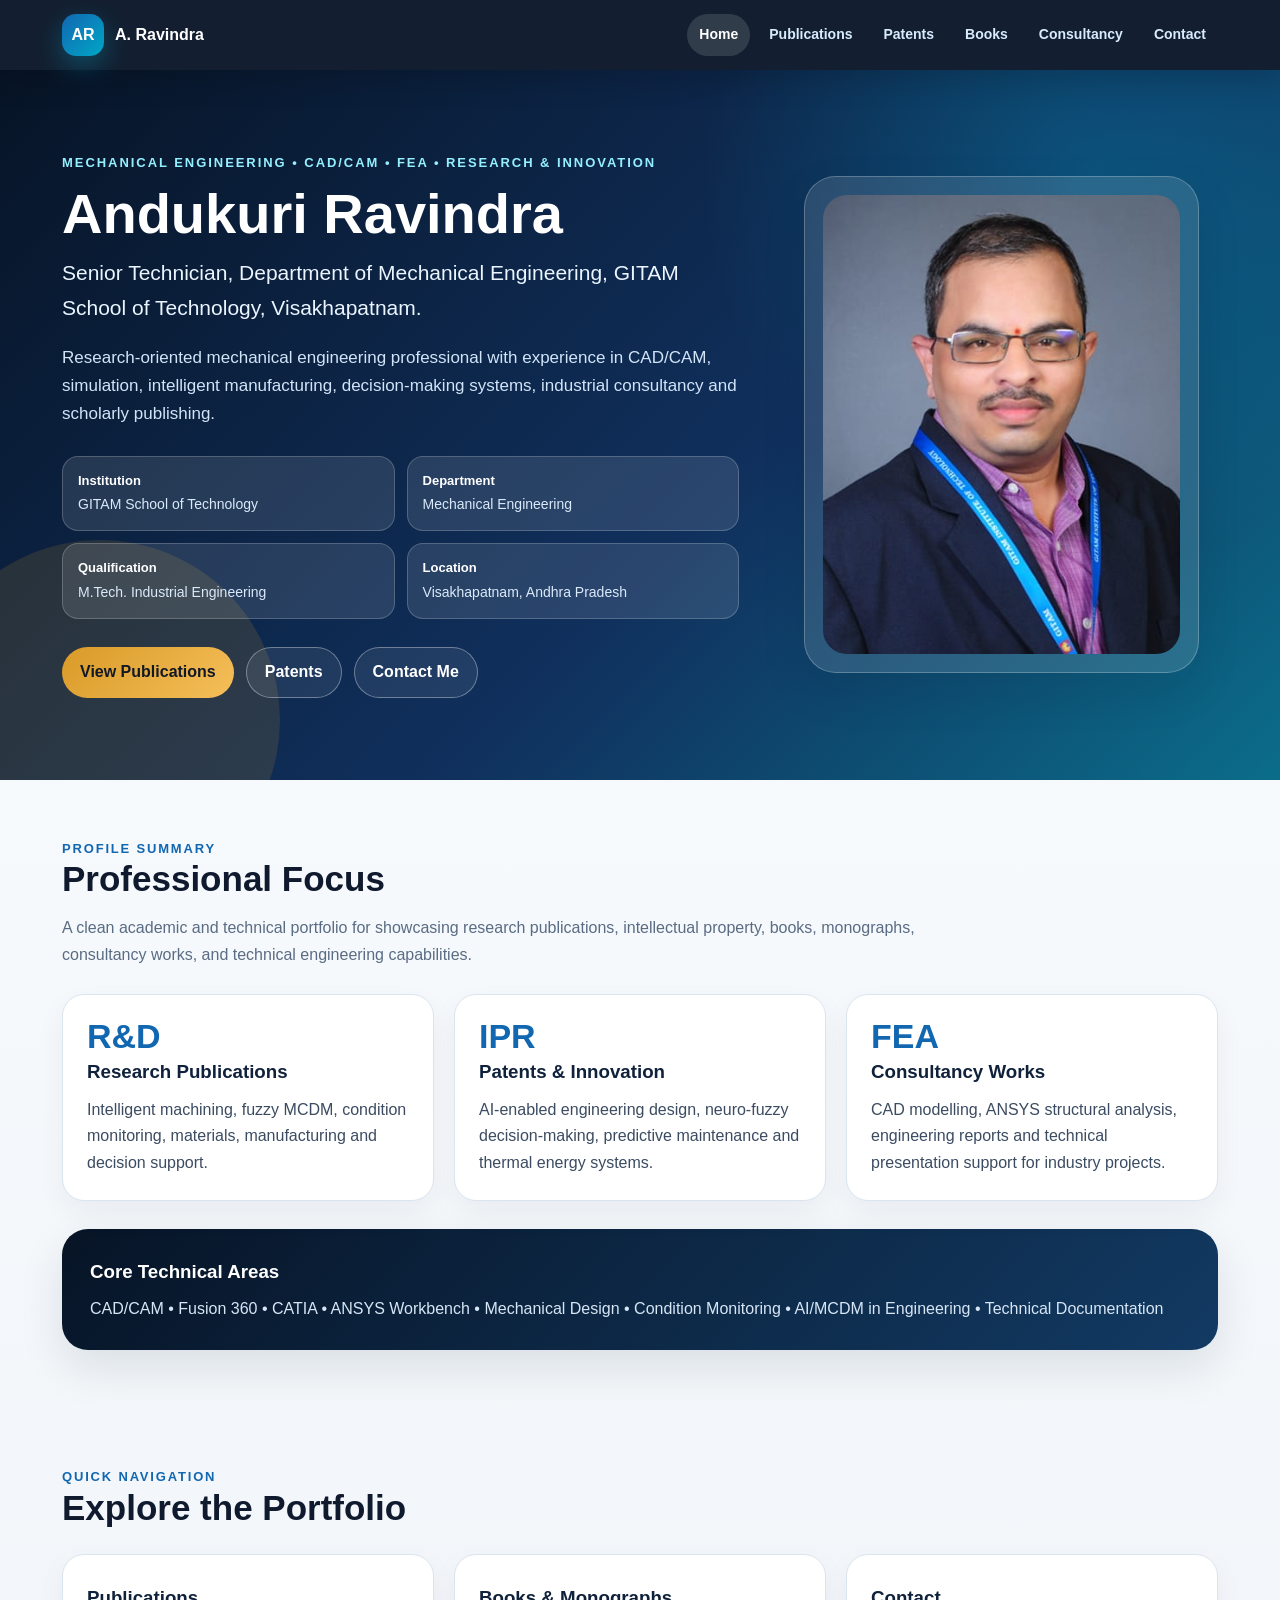
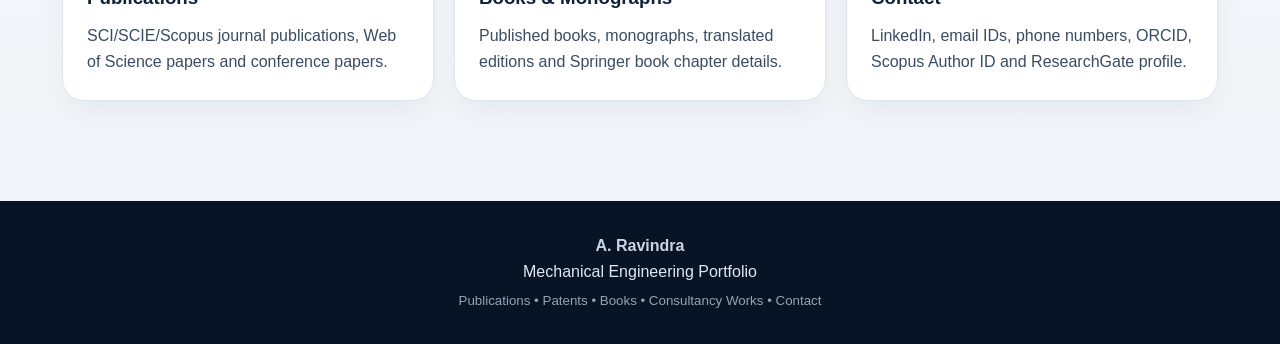
==== index.html @ 72be7b37 "Add files via upload" ====
<!DOCTYPE html><html lang="en"><head><meta charset="UTF-8"><meta name="viewport" content="width=device-width,initial-scale=1.0"><title>A. Ravindra | Professional Portfolio</title><link rel="stylesheet" href="assets/style.css"></head><body><header class="topbar"><nav class="nav"><a class="logo" class="active" href="index.html"><span class="logo-mark">AR</span><span>A. Ravindra</span></a><button class="menu-btn" aria-label="Menu">☰</button><div class="links"><a class="active" href="index.html">Home</a><a href="publications.html">Publications</a><a href="patents.html">Patents</a><a href="books.html">Books</a><a href="consultancy.html">Consultancy</a><a href="contact.html">Contact</a></div></nav></header><main><section class="hero"><div class="hero-inner"><div><div class="eyebrow">Mechanical Engineering • CAD/CAM • FEA • Research & Innovation</div><h1>Andukuri Ravindra</h1><p class="subtitle">Senior Technician, Department of Mechanical Engineering, GITAM School of Technology, Visakhapatnam.</p><p class="lead">Research-oriented mechanical engineering professional with experience in CAD/CAM, simulation, intelligent manufacturing, decision-making systems, industrial consultancy and scholarly publishing.</p><div class="details"><div class="detail"><b>Institution</b><span>GITAM School of Technology</span></div><div class="detail"><b>Department</b><span>Mechanical Engineering</span></div><div class="detail"><b>Qualification</b><span>M.Tech. Industrial Engineering</span></div><div class="detail"><b>Location</b><span>Visakhapatnam, Andhra Pradesh</span></div></div><div class="btns"><a class="btn primary" href="publications.html">View Publications</a><a class="btn" href="patents.html">Patents</a><a class="btn" href="contact.html">Contact Me</a></div></div><div class="photo-card"><img src="assets/profile.png" alt="Andukuri Ravindra profile photo"></div></div></section><section class="section"><div class="section-kicker">Profile Summary</div><h2>Professional Focus</h2><p class="lead">A clean academic and technical portfolio for showcasing research publications, intellectual property, books, monographs, consultancy works, and technical engineering capabilities.</p><div class="grid"><div class="card"><div class="stat">R&D</div><h3>Research Publications</h3><p>Intelligent machining, fuzzy MCDM, condition monitoring, materials, manufacturing and decision support.</p></div><div class="card"><div class="stat">IPR</div><h3>Patents & Innovation</h3><p>AI-enabled engineering design, neuro-fuzzy decision-making, predictive maintenance and thermal energy systems.</p></div><div class="card"><div class="stat">FEA</div><h3>Consultancy Works</h3><p>CAD modelling, ANSYS structural analysis, engineering reports and technical presentation support for industry projects.</p></div></div><div class="banner"><h3>Core Technical Areas</h3><p>CAD/CAM • Fusion 360 • CATIA • ANSYS Workbench • Mechanical Design • Condition Monitoring • AI/MCDM in Engineering • Technical Documentation</p></div></section><section class="section"><div class="section-kicker">Quick Navigation</div><h2>Explore the Portfolio</h2><div class="grid"><a class="card" href="publications.html"><h3>Publications</h3><p>SCI/SCIE/Scopus journal publications, Web of Science papers and conference papers.</p></a><a class="card" href="books.html"><h3>Books & Monographs</h3><p>Published books, monographs, translated editions and Springer book chapter details.</p></a><a class="card" href="contact.html"><h3>Contact</h3><p>LinkedIn, email IDs, phone numbers, ORCID, Scopus Author ID and ResearchGate profile.</p></a></div></section></main><footer class="footer"><div class="footer-inner"><strong>A. Ravindra</strong><span>Mechanical Engineering Portfolio</span><small>Publications • Patents • Books • Consultancy Works • Contact</small></div></footer></body></html>
---- assets/style.css ----
:root{--navy:#071426;--navy2:#0d2442;--blue:#1267b1;--cyan:#00a7c7;--gold:#d99a28;--green:#12805c;--ink:#132033;--text:#3b4b61;--muted:#6b7a90;--bg:#f4f7fb;--card:#fff;--line:#dbe5ef;--soft:#edf7ff;--shadow:0 18px 46px rgba(9,24,44,.10)}*{box-sizing:border-box}html{scroll-behavior:smooth}body{margin:0;font-family:"Segoe UI",Inter,Arial,sans-serif;color:var(--ink);background:linear-gradient(180deg,#f9fcff,#f1f5f9);line-height:1.65}a{color:inherit}.topbar{position:sticky;top:0;z-index:100;background:rgba(7,20,38,.95);backdrop-filter:blur(14px);box-shadow:0 10px 30px rgba(0,0,0,.16)}.nav{max-width:1200px;margin:auto;display:flex;align-items:center;justify-content:space-between;gap:18px;padding:14px 22px}.logo{display:flex;align-items:center;gap:11px;text-decoration:none;color:#fff;font-weight:850}.logo-mark{width:42px;height:42px;border-radius:14px;background:linear-gradient(135deg,var(--blue),var(--cyan));display:grid;place-items:center;color:#fff;font-weight:900;box-shadow:0 10px 25px rgba(0,167,199,.32)}.links{display:flex;gap:7px;flex-wrap:wrap}.links a{text-decoration:none;color:#d9ecff;font-weight:700;font-size:14px;padding:9px 12px;border-radius:999px;transition:.2s}.links a:hover,.links a.active{background:rgba(255,255,255,.13);color:#fff}.menu-btn{display:none}.hero{position:relative;overflow:hidden;background:radial-gradient(circle at 85% 15%,rgba(0,167,199,.28),transparent 31%),linear-gradient(135deg,#071426 0%,#10305d 58%,#0b6d8a 100%);color:#fff}.hero:before{content:"";position:absolute;left:-80px;bottom:-120px;width:360px;height:360px;border-radius:50%;background:rgba(217,154,40,.14)}.hero-inner{position:relative;z-index:1;max-width:1200px;margin:auto;display:grid;grid-template-columns:1.22fr .78fr;gap:46px;align-items:center;padding:82px 22px}.eyebrow{color:#94f0ff;font-weight:900;text-transform:uppercase;font-size:13px;letter-spacing:.15em}.hero h1{font-size:56px;line-height:1.05;margin:12px 0}.subtitle{font-size:21px;color:#eaf5ff;margin:0 0 18px}.lead{color:#5a6c83;max-width:920px}.hero .lead{color:#d1e4f8;font-size:17px}.details{display:grid;grid-template-columns:repeat(2,minmax(0,1fr));gap:12px;margin:28px 0}.detail{background:rgba(255,255,255,.11);border:1px solid rgba(255,255,255,.20);border-radius:16px;padding:13px 15px}.detail b{display:block;color:#fff;font-size:13px}.detail span{color:#daeafa;font-size:14px}.btns{display:flex;gap:12px;flex-wrap:wrap}.btn{display:inline-flex;align-items:center;gap:8px;justify-content:center;text-decoration:none;padding:11px 18px;border-radius:999px;font-weight:850;border:1px solid rgba(255,255,255,.35);color:#fff;background:rgba(255,255,255,.08);transition:.2s}.btn:hover{transform:translateY(-2px)}.btn.primary{border:0;background:linear-gradient(135deg,var(--gold),#f5bf59);color:#111827}.btn.blue{background:linear-gradient(135deg,var(--blue),var(--cyan));border:0;color:#fff}.photo-card{background:rgba(255,255,255,.12);border:1px solid rgba(255,255,255,.24);padding:18px;border-radius:32px;box-shadow:var(--shadow);max-width:395px;margin:auto}.photo-card img{width:100%;display:block;border-radius:24px}.section{max-width:1200px;margin:auto;padding:58px 22px}.section h2,.page-title h1{font-size:35px;line-height:1.15;margin:0 0 10px;color:#101a2e}.section-kicker{color:var(--blue);font-size:13px;text-transform:uppercase;letter-spacing:.14em;font-weight:900}.grid{display:grid;grid-template-columns:repeat(3,minmax(0,1fr));gap:20px;margin-top:26px}.two-col{display:grid;grid-template-columns:repeat(2,minmax(0,1fr));gap:20px}.card,.item{background:var(--card);border:1px solid var(--line);border-radius:22px;padding:24px;box-shadow:0 12px 30px rgba(15,23,42,.05);transition:.2s;text-decoration:none}.card:hover,.item:hover{transform:translateY(-3px);box-shadow:0 18px 38px rgba(15,23,42,.09)}.card h3,.item h3{margin:4px 0 9px;color:#10213b}.card p,.item p{color:var(--text);margin:0}.stat{font-size:34px;font-weight:900;color:var(--blue);line-height:1}.tag{display:inline-block;background:linear-gradient(135deg,#e8f4ff,#eafcff);color:#075985;border:1px solid #bdeaff;border-radius:999px;padding:5px 11px;font-size:12px;font-weight:850;margin:0 0 10px}.tag.gold{background:#fff6df;color:#8a5a00;border-color:#ffe0a3}.tag.green{background:#eafaf0;color:#146c3e;border-color:#bfefcf}.tag.purple{background:#f2edff;color:#5b21b6;border-color:#dccbff}.page-title{background:linear-gradient(135deg,#fff,#eef7ff);border-bottom:1px solid var(--line)}.page-title .section{padding-top:46px;padding-bottom:38px}.list{display:grid;gap:17px}.item-meta{margin-top:8px;color:var(--muted);font-size:14px}.official-links{display:flex;gap:10px;flex-wrap:wrap;margin-top:15px}.official-links a{background:#f0f7ff;border:1px solid #cbe6ff;color:#0b5f9f;text-decoration:none;font-weight:800;border-radius:999px;padding:8px 12px;font-size:13px}.official-links a:hover{background:#e1f0ff}.compact-list{padding-left:19px;margin:10px 0 0;color:var(--text)}.compact-list li{margin:5px 0}.banner{background:linear-gradient(135deg,var(--navy),#123a63);color:#fff;border-radius:26px;padding:28px;margin-top:28px;box-shadow:var(--shadow)}.banner h3{margin:0 0 8px}.banner p{margin:0;color:#d7e6f5}.contact-card{display:grid;grid-template-columns:60px 1fr;gap:16px;align-items:start}.contact-icon{width:54px;height:54px;border-radius:18px;background:linear-gradient(135deg,var(--blue),var(--cyan));color:#fff;display:grid;place-items:center;font-size:24px;font-weight:900}.footer{background:#071426;color:#cbd5e1;text-align:center;padding:32px 18px;margin-top:42px}.footer span{display:block;color:#dce8f5}.footer small{display:block;color:#94a3b8;margin-top:4px}@media(max-width:900px){.hero-inner,.two-col{grid-template-columns:1fr}.hero h1{font-size:40px}.details,.grid{grid-template-columns:1fr}.nav{align-items:flex-start;flex-direction:column}.links{gap:4px}.photo-card{max-width:330px}.section{padding:42px 18px}}
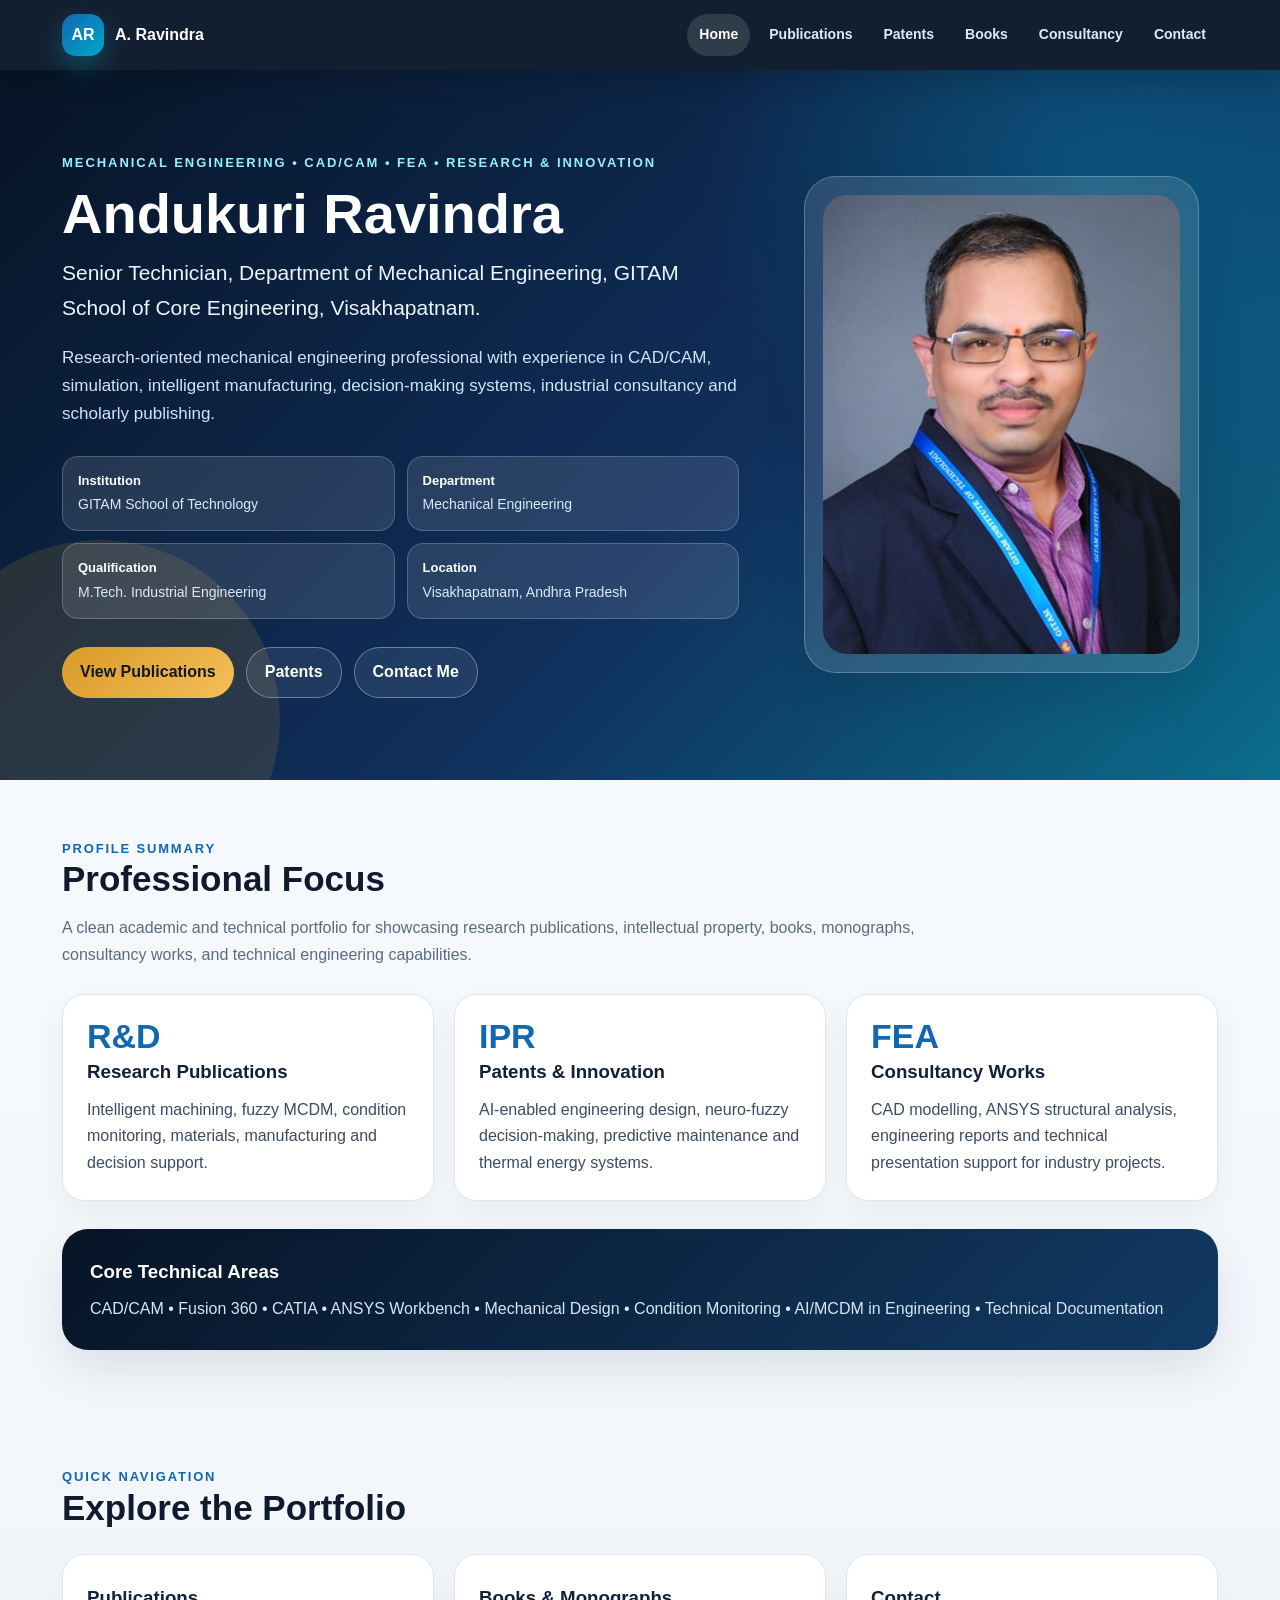
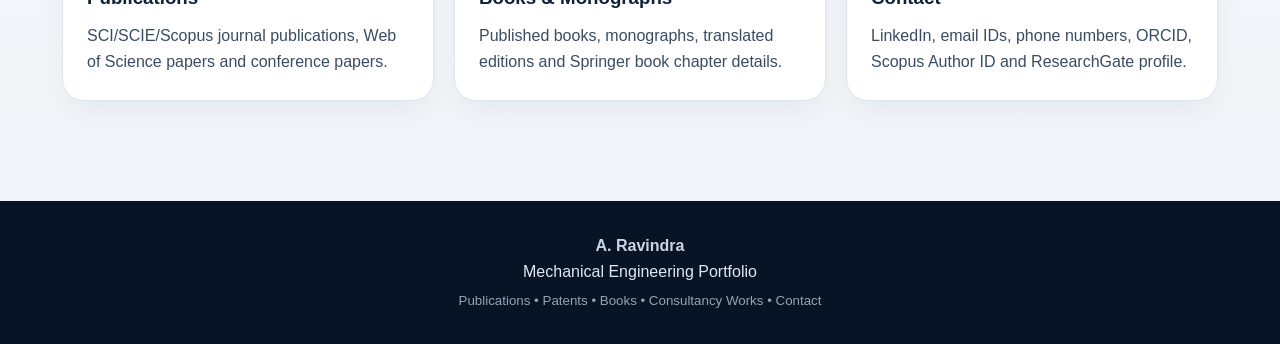
==== commit 763a455f: "Update index.html" ====
--- a/index.html
+++ b/index.html
@@ -1 +1 @@
-<!DOCTYPE html><html lang="en"><head><meta charset="UTF-8"><meta name="viewport" content="width=device-width,initial-scale=1.0"><title>A. Ravindra | Professional Portfolio</title><link rel="stylesheet" href="assets/style.css"></head><body><header class="topbar"><nav class="nav"><a class="logo" class="active" href="index.html"><span class="logo-mark">AR</span><span>A. Ravindra</span></a><button class="menu-btn" aria-label="Menu">☰</button><div class="links"><a class="active" href="index.html">Home</a><a href="publications.html">Publications</a><a href="patents.html">Patents</a><a href="books.html">Books</a><a href="consultancy.html">Consultancy</a><a href="contact.html">Contact</a></div></nav></header><main><section class="hero"><div class="hero-inner"><div><div class="eyebrow">Mechanical Engineering • CAD/CAM • FEA • Research & Innovation</div><h1>Andukuri Ravindra</h1><p class="subtitle">Senior Technician, Department of Mechanical Engineering, GITAM School of Technology, Visakhapatnam.</p><p class="lead">Research-oriented mechanical engineering professional with experience in CAD/CAM, simulation, intelligent manufacturing, decision-making systems, industrial consultancy and scholarly publishing.</p><div class="details"><div class="detail"><b>Institution</b><span>GITAM School of Technology</span></div><div class="detail"><b>Department</b><span>Mechanical Engineering</span></div><div class="detail"><b>Qualification</b><span>M.Tech. Industrial Engineering</span></div><div class="detail"><b>Location</b><span>Visakhapatnam, Andhra Pradesh</span></div></div><div class="btns"><a class="btn primary" href="publications.html">View Publications</a><a class="btn" href="patents.html">Patents</a><a class="btn" href="contact.html">Contact Me</a></div></div><div class="photo-card"><img src="assets/profile.png" alt="Andukuri Ravindra profile photo"></div></div></section><section class="section"><div class="section-kicker">Profile Summary</div><h2>Professional Focus</h2><p class="lead">A clean academic and technical portfolio for showcasing research publications, intellectual property, books, monographs, consultancy works, and technical engineering capabilities.</p><div class="grid"><div class="card"><div class="stat">R&D</div><h3>Research Publications</h3><p>Intelligent machining, fuzzy MCDM, condition monitoring, materials, manufacturing and decision support.</p></div><div class="card"><div class="stat">IPR</div><h3>Patents & Innovation</h3><p>AI-enabled engineering design, neuro-fuzzy decision-making, predictive maintenance and thermal energy systems.</p></div><div class="card"><div class="stat">FEA</div><h3>Consultancy Works</h3><p>CAD modelling, ANSYS structural analysis, engineering reports and technical presentation support for industry projects.</p></div></div><div class="banner"><h3>Core Technical Areas</h3><p>CAD/CAM • Fusion 360 • CATIA • ANSYS Workbench • Mechanical Design • Condition Monitoring • AI/MCDM in Engineering • Technical Documentation</p></div></section><section class="section"><div class="section-kicker">Quick Navigation</div><h2>Explore the Portfolio</h2><div class="grid"><a class="card" href="publications.html"><h3>Publications</h3><p>SCI/SCIE/Scopus journal publications, Web of Science papers and conference papers.</p></a><a class="card" href="books.html"><h3>Books & Monographs</h3><p>Published books, monographs, translated editions and Springer book chapter details.</p></a><a class="card" href="contact.html"><h3>Contact</h3><p>LinkedIn, email IDs, phone numbers, ORCID, Scopus Author ID and ResearchGate profile.</p></a></div></section></main><footer class="footer"><div class="footer-inner"><strong>A. Ravindra</strong><span>Mechanical Engineering Portfolio</span><small>Publications • Patents • Books • Consultancy Works • Contact</small></div></footer></body></html>+<!DOCTYPE html><html lang="en"><head><meta charset="UTF-8"><meta name="viewport" content="width=device-width,initial-scale=1.0"><title>A. Ravindra | Professional Portfolio</title><link rel="stylesheet" href="assets/style.css"></head><body><header class="topbar"><nav class="nav"><a class="logo" class="active" href="index.html"><span class="logo-mark">AR</span><span>A. Ravindra</span></a><button class="menu-btn" aria-label="Menu">☰</button><div class="links"><a class="active" href="index.html">Home</a><a href="publications.html">Publications</a><a href="patents.html">Patents</a><a href="books.html">Books</a><a href="consultancy.html">Consultancy</a><a href="contact.html">Contact</a></div></nav></header><main><section class="hero"><div class="hero-inner"><div><div class="eyebrow">Mechanical Engineering • CAD/CAM • FEA • Research & Innovation</div><h1>Andukuri Ravindra</h1><p class="subtitle">Senior Technician, Department of Mechanical Engineering, GITAM School of Core Engineering, Visakhapatnam.</p><p class="lead">Research-oriented mechanical engineering professional with experience in CAD/CAM, simulation, intelligent manufacturing, decision-making systems, industrial consultancy and scholarly publishing.</p><div class="details"><div class="detail"><b>Institution</b><span>GITAM School of Technology</span></div><div class="detail"><b>Department</b><span>Mechanical Engineering</span></div><div class="detail"><b>Qualification</b><span>M.Tech. Industrial Engineering</span></div><div class="detail"><b>Location</b><span>Visakhapatnam, Andhra Pradesh</span></div></div><div class="btns"><a class="btn primary" href="publications.html">View Publications</a><a class="btn" href="patents.html">Patents</a><a class="btn" href="contact.html">Contact Me</a></div></div><div class="photo-card"><img src="assets/profile.png" alt="Andukuri Ravindra profile photo"></div></div></section><section class="section"><div class="section-kicker">Profile Summary</div><h2>Professional Focus</h2><p class="lead">A clean academic and technical portfolio for showcasing research publications, intellectual property, books, monographs, consultancy works, and technical engineering capabilities.</p><div class="grid"><div class="card"><div class="stat">R&D</div><h3>Research Publications</h3><p>Intelligent machining, fuzzy MCDM, condition monitoring, materials, manufacturing and decision support.</p></div><div class="card"><div class="stat">IPR</div><h3>Patents & Innovation</h3><p>AI-enabled engineering design, neuro-fuzzy decision-making, predictive maintenance and thermal energy systems.</p></div><div class="card"><div class="stat">FEA</div><h3>Consultancy Works</h3><p>CAD modelling, ANSYS structural analysis, engineering reports and technical presentation support for industry projects.</p></div></div><div class="banner"><h3>Core Technical Areas</h3><p>CAD/CAM • Fusion 360 • CATIA • ANSYS Workbench • Mechanical Design • Condition Monitoring • AI/MCDM in Engineering • Technical Documentation</p></div></section><section class="section"><div class="section-kicker">Quick Navigation</div><h2>Explore the Portfolio</h2><div class="grid"><a class="card" href="publications.html"><h3>Publications</h3><p>SCI/SCIE/Scopus journal publications, Web of Science papers and conference papers.</p></a><a class="card" href="books.html"><h3>Books & Monographs</h3><p>Published books, monographs, translated editions and Springer book chapter details.</p></a><a class="card" href="contact.html"><h3>Contact</h3><p>LinkedIn, email IDs, phone numbers, ORCID, Scopus Author ID and ResearchGate profile.</p></a></div></section></main><footer class="footer"><div class="footer-inner"><strong>A. Ravindra</strong><span>Mechanical Engineering Portfolio</span><small>Publications • Patents • Books • Consultancy Works • Contact</small></div></footer></body></html>
